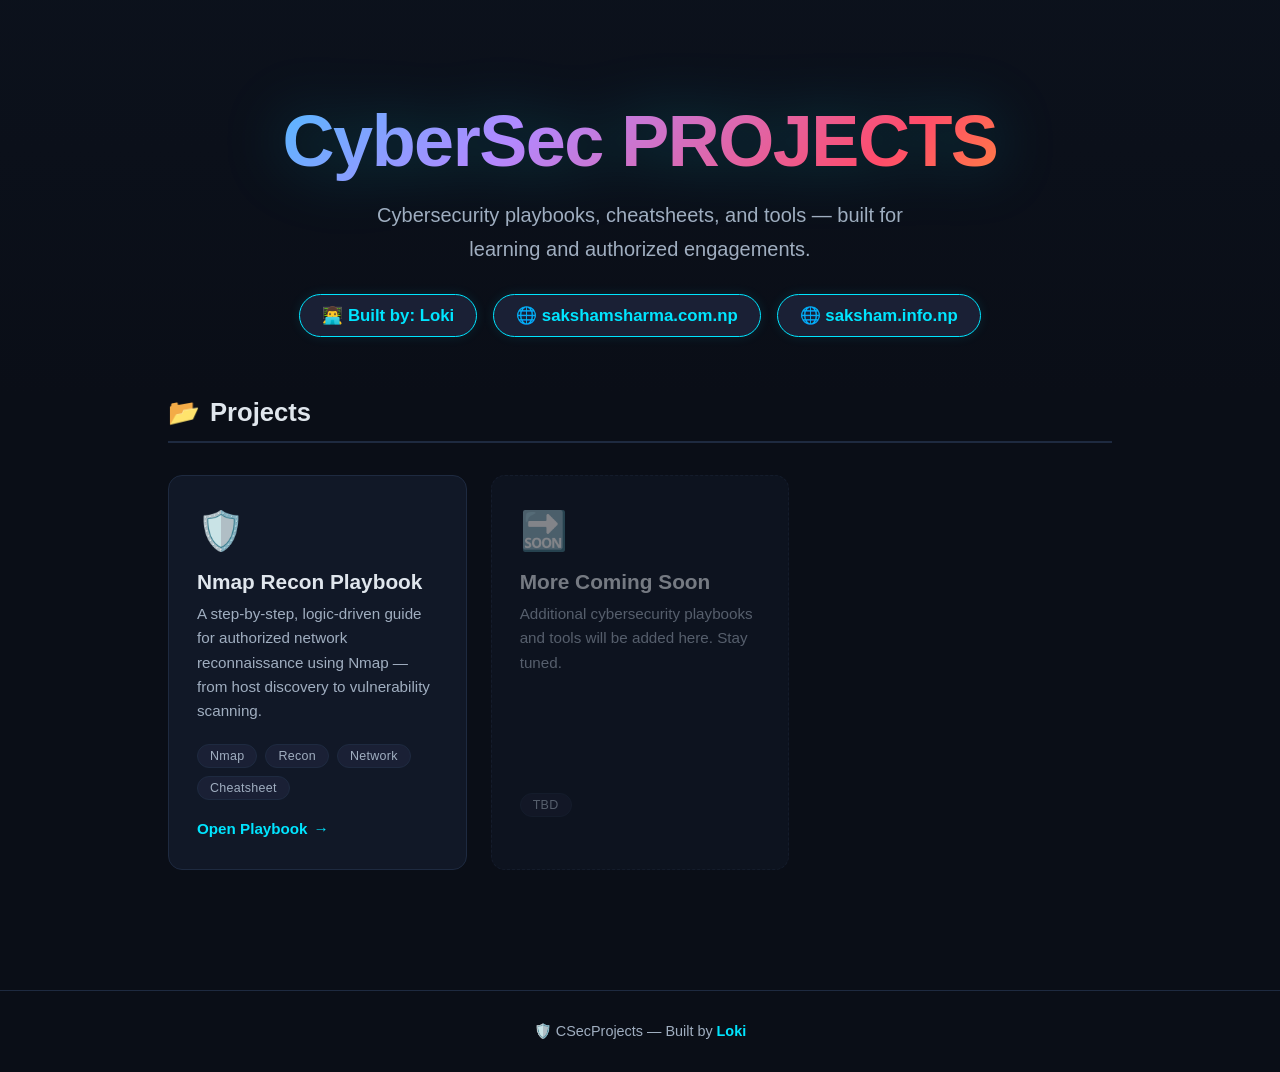
==== index.html @ 29963a4c "first upload" ====
<!DOCTYPE html>
<html lang="en">
<head>
  <meta charset="UTF-8">
  <meta name="viewport" content="width=device-width, initial-scale=1.0">
  <title>CSecProjects — Home</title>
  <style>
    *, *::before, *::after { box-sizing: border-box; margin: 0; padding: 0; }

    :root {
      --bg-primary:    #0a0e17;
      --bg-secondary:  #111827;
      --bg-tertiary:   #1a2035;
      --bg-card:       #141a2a;
      --border:        #1e2a40;
      --text-primary:  #e0e6ed;
      --text-secondary:#a0aec0;
      --accent-cyan:   #00e5ff;
      --accent-purple: #b388ff;
      --accent-red:    #ff4c6a;
      --accent-yellow: #ffd600;
      --accent-green:  #00e676;
      --shadow:        0 4px 24px rgba(0,0,0,0.5);
      --radius:        14px;
      --font-sans:     'Segoe UI', -apple-system, BlinkMacSystemFont, sans-serif;
      --font-mono:     'JetBrains Mono', 'Cascadia Code', 'Fira Code', Consolas, monospace;
      --transition:    0.3s ease;
    }

    html { scroll-behavior: smooth; }

    body {
      font-family: var(--font-sans);
      background: var(--bg-primary);
      color: var(--text-primary);
      min-height: 100vh;
      display: flex;
      flex-direction: column;
      -webkit-font-smoothing: antialiased;
    }

    ::selection {
      background: var(--accent-cyan);
      color: #000;
    }

    a { color: var(--accent-cyan); text-decoration: none; transition: color var(--transition); }
    a:hover { color: var(--accent-purple); }

    /* ===== HERO ===== */
    .hero {
      text-align: center;
      padding: 100px 32px 60px;
      background: linear-gradient(180deg, #0d142088 0%, transparent 100%);
    }

    .hero h1 {
      font-size: clamp(2.8rem, 8vw, 4.5rem);
      font-weight: 900;
      letter-spacing: -1.5px;
      background: linear-gradient(135deg, #00e5ff, #b388ff 40%, #ff4c6a 70%, #ffd600);
      -webkit-background-clip: text;
      -webkit-text-fill-color: transparent;
      background-clip: text;
      margin-bottom: 16px;
      filter: drop-shadow(0 0 30px rgba(0,229,255,0.25));
    }

    .hero .tagline {
      color: var(--text-secondary);
      font-size: 1.25rem;
      max-width: 600px;
      margin: 0 auto 28px;
      line-height: 1.7;
    }

    .hero .meta {
      display: flex;
      justify-content: center;
      gap: 16px;
      flex-wrap: wrap;
    }

    .hero .meta a {
      background: var(--bg-tertiary);
      border: 1px solid var(--accent-cyan);
      padding: 10px 22px;
      border-radius: 24px;
      font-size: 1.05rem;
      font-weight: 600;
      color: var(--accent-cyan);
      box-shadow: 0 0 12px rgba(0,229,255,0.1);
      transition: all var(--transition);
    }

    .hero .meta a:hover {
      background: rgba(0,229,255,0.1);
      border-color: #fff;
      color: #fff;
      box-shadow: 0 0 20px rgba(0,229,255,0.25);
    }

    /* ===== PROJECTS GRID ===== */
    .projects-section {
      max-width: 1000px;
      margin: 0 auto;
      padding: 0 28px 120px;
      width: 100%;
    }

    .section-title {
      font-size: 1.6rem;
      font-weight: 700;
      color: var(--text-primary);
      margin-bottom: 32px;
      padding-bottom: 14px;
      border-bottom: 2px solid var(--border);
      display: flex;
      align-items: center;
      gap: 10px;
    }

    .section-title span {
      color: var(--accent-cyan);
    }

    .projects-grid {
      display: grid;
      grid-template-columns: repeat(auto-fill, minmax(280px, 1fr));
      gap: 24px;
    }

    .project-card {
      background: var(--bg-secondary);
      border: 1px solid var(--border);
      border-radius: var(--radius);
      padding: 32px 28px;
      transition: all var(--transition);
      position: relative;
      overflow: hidden;
      display: flex;
      flex-direction: column;
    }

    .project-card::before {
      content: '';
      position: absolute;
      top: 0;
      left: 0;
      right: 0;
      height: 3px;
      background: linear-gradient(90deg, var(--accent-cyan), var(--accent-purple));
      opacity: 0;
      transition: opacity var(--transition);
    }

    .project-card:hover {
      border-color: var(--accent-cyan);
      transform: translateY(-4px);
      box-shadow: var(--shadow), 0 0 30px rgba(0,229,255,0.08);
    }

    .project-card:hover::before {
      opacity: 1;
    }

    .card-icon {
      font-size: 2.4rem;
      margin-bottom: 16px;
      display: block;
    }

    .card-title {
      font-size: 1.3rem;
      font-weight: 700;
      color: var(--text-primary);
      margin-bottom: 8px;
    }

    .card-desc {
      color: var(--text-secondary);
      font-size: 0.95rem;
      line-height: 1.6;
      margin-bottom: 20px;
      flex: 1;
    }

    .card-tags {
      display: flex;
      gap: 8px;
      flex-wrap: wrap;
      margin-bottom: 20px;
    }

    .tag {
      background: var(--bg-tertiary);
      border: 1px solid var(--border);
      color: var(--text-secondary);
      padding: 4px 12px;
      border-radius: 12px;
      font-size: 0.78rem;
      font-weight: 500;
      letter-spacing: 0.3px;
    }

    .card-link {
      display: inline-flex;
      align-items: center;
      gap: 6px;
      font-weight: 600;
      font-size: 0.95rem;
      color: var(--accent-cyan);
      transition: all var(--transition);
    }

    .card-link:hover {
      color: #fff;
      gap: 10px;
    }

    .card-link .arrow {
      transition: transform var(--transition);
    }

    .card-link:hover .arrow {
      transform: translateX(3px);
    }

    /* ===== COMING SOON PLACEHOLDER ===== */
    .project-card.coming-soon {
      border-style: dashed;
      opacity: 0.5;
    }

    .project-card.coming-soon:hover {
      transform: none;
      box-shadow: none;
      border-color: var(--border);
    }

    .project-card.coming-soon::before {
      display: none;
    }

    /* ===== FOOTER ===== */
    .footer {
      text-align: center;
      padding: 32px;
      border-top: 1px solid var(--border);
      color: var(--text-secondary);
      font-size: 0.9rem;
      margin-top: auto;
    }

    .footer a {
      color: var(--accent-cyan);
      font-weight: 600;
    }

    /* ===== RESPONSIVE ===== */
    @media (max-width: 600px) {
      .hero { padding: 60px 20px 40px; }
      .projects-section { padding: 0 16px 80px; }
      .project-card { padding: 24px 20px; }
    }
  </style>
</head>
<body>

  <!-- ============ HERO ============ -->
  <header class="hero">
    <h1>CyberSec PROJECTS</h1>
    <p class="tagline">Cybersecurity playbooks, cheatsheets, and tools — built for learning and authorized engagements.</p>
    <div class="meta">
      <a href="https://github.com/UnExplainableFish52" target="_blank">👨‍💻 Built by: Loki</a>
      <a href="https://sakshamsharma.com.np" target="_blank">🌐 sakshamsharma.com.np</a>
      <a href="https://saksham.info.np" target="_blank">🌐 saksham.info.np</a>
    </div>
  </header>

  <!-- ============ PROJECTS ============ -->
  <main class="projects-section">
    <h2 class="section-title"><span>📂</span> Projects</h2>

    <div class="projects-grid">

      <!-- Nmap Recon Playbook -->
      <a href="nmap/nmap.html" class="project-card" style="text-decoration:none; color:inherit;">
        <span class="card-icon">🛡️</span>
        <h3 class="card-title">Nmap Recon Playbook</h3>
        <p class="card-desc">A step-by-step, logic-driven guide for authorized network reconnaissance using Nmap — from host discovery to vulnerability scanning.</p>
        <div class="card-tags">
          <span class="tag">Nmap</span>
          <span class="tag">Recon</span>
          <span class="tag">Network</span>
          <span class="tag">Cheatsheet</span>
        </div>
        <span class="card-link">Open Playbook <span class="arrow">→</span></span>
      </a>

      <!-- Coming soon placeholder -->
      <div class="project-card coming-soon">
        <span class="card-icon">🔜</span>
        <h3 class="card-title">More Coming Soon</h3>
        <p class="card-desc">Additional cybersecurity playbooks and tools will be added here. Stay tuned.</p>
        <div class="card-tags">
          <span class="tag">TBD</span>
        </div>
      </div>

    </div>
  </main>

  <!-- ============ FOOTER ============ -->
  <footer class="footer">
    <p>🛡️ CSecProjects — Built by <a href="https://github.com/UnExplainableFish52" target="_blank">Loki</a></p>
  </footer>

</body>
</html>
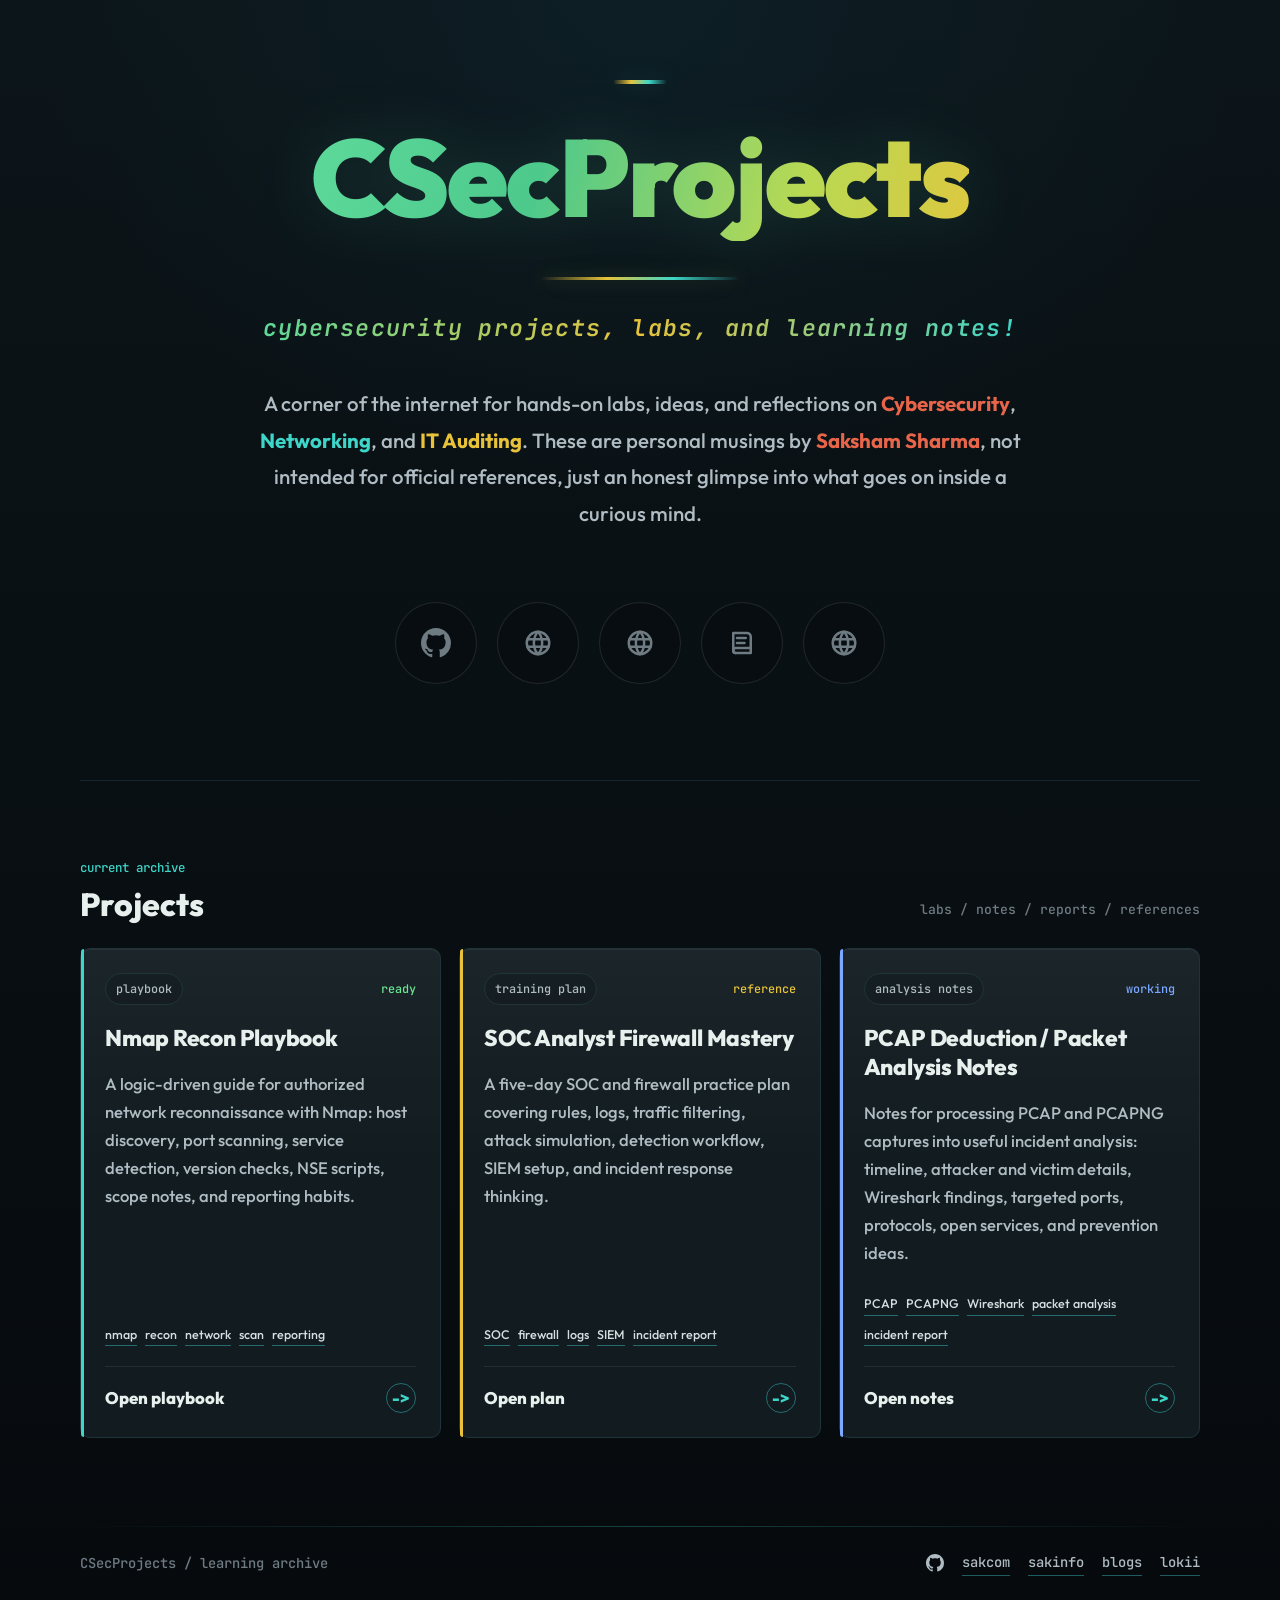
==== commit edc76a1d: "Revamp Landing page" ====
--- a/index.html
+++ b/index.html
@@ -3,318 +3,185 @@
 <head>
   <meta charset="UTF-8">
   <meta name="viewport" content="width=device-width, initial-scale=1.0">
-  <title>CSecProjects — Home</title>
-  <style>
-    *, *::before, *::after { box-sizing: border-box; margin: 0; padding: 0; }
+  <meta name="description" content="CSecProjects is a cybersecurity and IT learning hub by Saksham Sharma for labs, recon playbooks, packet analysis notes, SOC workflows, incident response practice, and project experiments.">
+  <meta name="author" content="Saksham Sharma">
+  <meta name="keywords" content="Saksham Sharma, cybersecurity, IT auditor, SOC analyst, incident response, packet analysis, Wireshark, Nmap, network security, log analysis">
+  <meta name="application-name" content="CSecProjects">
+  <meta name="apple-mobile-web-app-title" content="CSecProjects">
+  <meta name="apple-mobile-web-app-capable" content="yes">
+  <meta name="apple-mobile-web-app-status-bar-style" content="black-translucent">
+  <meta name="theme-color" content="#0d1117">
+  <meta name="msapplication-TileColor" content="#0d1117">
+  <meta property="og:title" content="CSecProjects">
+  <meta property="og:description" content="A learning hub for cybersecurity labs, recon playbooks, packet analysis notes, SOC workflows, incident response practice, and project experiments.">
+  <meta property="og:type" content="website">
+  <meta property="og:url" content="https://saksham.info.np">
+  <meta property="og:image" content="https://saksham.info.np/android-chrome-512x512.png">
+  <meta property="og:site_name" content="CSecProjects">
+  <meta name="twitter:card" content="summary">
+  <meta name="twitter:title" content="CSecProjects">
+  <meta name="twitter:description" content="Cybersecurity and IT learning hub for labs, recon, packet analysis, SOC practice, incident response, and project experiments.">
+  <meta name="twitter:image" content="https://saksham.info.np/android-chrome-512x512.png">
+  <title>Projects | CSecProjects</title>
+  <link rel="canonical" href="https://saksham.info.np">
+  <link rel="author" href="https://sakshamsharma.com.np">
+  <link rel="icon" href="favicon.ico" sizes="any">
+  <link rel="icon" type="image/png" sizes="32x32" href="favicon-32x32.png">
+  <link rel="icon" type="image/png" sizes="16x16" href="favicon-16x16.png">
+  <link rel="apple-touch-icon" sizes="180x180" href="apple-touch-icon.png">
+  <link rel="manifest" href="site.webmanifest">
+  <link rel="stylesheet" href="css/global.css">
+  <link rel="stylesheet" href="css/site.css">
+</head>
+<body class="site-shell">
+  <main>
+    <section class="landing-hero page" aria-labelledby="page-title">
+      <div class="hero-mark" aria-hidden="true"></div>
+      <h1 id="page-title" class="gradient-title">CSecProjects</h1>
+      <div class="title-rule" aria-hidden="true"></div>
+      <p class="hero-subtitle">cybersecurity projects, labs, and learning notes!</p>
+      <p class="hero-description">
+        A corner of the internet for hands-on labs, ideas, and reflections
+        on <span class="highlight-coral">Cybersecurity</span>, <span class="highlight-cyan">Networking</span>,
+        and <span class="highlight-gold">IT Auditing</span>. These are
+        personal musings by <strong class="highlight-coral">Saksham Sharma</strong>,
+        not intended for official references, just an honest glimpse into
+        what goes on inside a curious mind.
+      </p>
+      <nav class="social-links" aria-label="Main links">
+        <a class="social-link icon-link" href="https://github.com/UnExplainableFish52" target="_blank" rel="noopener noreferrer" aria-label="GitHub">
+          <svg viewBox="0 0 16 16" role="img" aria-hidden="true" focusable="false">
+            <path fill="currentColor" d="M8 0C3.58 0 0 3.58 0 8c0 3.54 2.29 6.53 5.47 7.59.4.07.55-.17.55-.38 0-.19-.01-.82-.01-1.49-2.01.37-2.53-.49-2.69-.94-.09-.23-.48-.94-.82-1.13-.28-.15-.68-.52-.01-.53.63-.01 1.08.58 1.23.82.72 1.21 1.87.87 2.33.66.07-.52.28-.87.51-1.07-1.78-.2-3.64-.89-3.64-3.95 0-.87.31-1.59.82-2.15-.08-.2-.36-1.02.08-2.12 0 0 .67-.21 2.2.82.64-.18 1.32-.27 2-.27s1.36.09 2 .27c1.53-1.03 2.2-.82 2.2-.82.44 1.1.16 1.92.08 2.12.51.56.82 1.27.82 2.15 0 3.07-1.87 3.75-3.65 3.95.29.25.54.73.54 1.48 0 1.07-.01 1.93-.01 2.2 0 .21.15.46.55.38A8.013 8.013 0 0 0 16 8c0-4.42-3.58-8-8-8Z"/>
+          </svg>
+        </a>
+        <a class="social-link icon-link active-link" href="https://sakshamsharma.com.np" target="_blank" rel="noopener noreferrer" aria-label="sakcom">
+          <svg viewBox="0 0 24 24" role="img" aria-hidden="true" focusable="false">
+            <path fill="none" stroke="currentColor" stroke-width="2" stroke-linecap="round" stroke-linejoin="round" d="M12 21a9 9 0 1 0 0-18 9 9 0 0 0 0 18Z"/>
+            <path fill="none" stroke="currentColor" stroke-width="2" stroke-linecap="round" stroke-linejoin="round" d="M3.6 9h16.8M3.6 15h16.8M12 3c2.2 2.4 3.3 5.4 3.3 9S14.2 18.6 12 21c-2.2-2.4-3.3-5.4-3.3-9S9.8 5.4 12 3Z"/>
+          </svg>
+        </a>
+        <a class="social-link icon-link" href="https://saksham.info.np" target="_blank" rel="noopener noreferrer" aria-label="sakinfo">
+          <svg viewBox="0 0 24 24" role="img" aria-hidden="true" focusable="false">
+            <path fill="none" stroke="currentColor" stroke-width="2" stroke-linecap="round" stroke-linejoin="round" d="M12 21a9 9 0 1 0 0-18 9 9 0 0 0 0 18Z"/>
+            <path fill="none" stroke="currentColor" stroke-width="2" stroke-linecap="round" stroke-linejoin="round" d="M3.6 9h16.8M3.6 15h16.8M12 3c2.2 2.4 3.3 5.4 3.3 9S14.2 18.6 12 21c-2.2-2.4-3.3-5.4-3.3-9S9.8 5.4 12 3Z"/>
+          </svg>
+        </a>
+        <a class="social-link icon-link" href="https://blogs.sakshamsharma.com.np" target="_blank" rel="noopener noreferrer" aria-label="blogs">
+          <svg viewBox="0 0 24 24" role="img" aria-hidden="true" focusable="false">
+            <path fill="none" stroke="currentColor" stroke-width="2" stroke-linecap="round" stroke-linejoin="round" d="M5 4h11a3 3 0 0 1 3 3v13H7a2 2 0 0 1-2-2V4Z"/>
+            <path fill="none" stroke="currentColor" stroke-width="2" stroke-linecap="round" stroke-linejoin="round" d="M7 20a2 2 0 0 1 0-4h12M8 8h7M8 12h6"/>
+          </svg>
+        </a>
+        <a class="social-link icon-link" href="https://lokii.tech" target="_blank" rel="noopener noreferrer" aria-label="lokii">
+          <svg viewBox="0 0 24 24" role="img" aria-hidden="true" focusable="false">
+            <path fill="none" stroke="currentColor" stroke-width="2" stroke-linecap="round" stroke-linejoin="round" d="M12 21a9 9 0 1 0 0-18 9 9 0 0 0 0 18Z"/>
+            <path fill="none" stroke="currentColor" stroke-width="2" stroke-linecap="round" stroke-linejoin="round" d="M3.6 9h16.8M3.6 15h16.8M12 3c2.2 2.4 3.3 5.4 3.3 9S14.2 18.6 12 21c-2.2-2.4-3.3-5.4-3.3-9S9.8 5.4 12 3Z"/>
+          </svg>
+        </a>
+      </nav>
+    </section>
 
-    :root {
-      --bg-primary:    #0a0e17;
-      --bg-secondary:  #111827;
-      --bg-tertiary:   #1a2035;
-      --bg-card:       #141a2a;
-      --border:        #1e2a40;
-      --text-primary:  #e0e6ed;
-      --text-secondary:#a0aec0;
-      --accent-cyan:   #00e5ff;
-      --accent-purple: #b388ff;
-      --accent-red:    #ff4c6a;
-      --accent-yellow: #ffd600;
-      --accent-green:  #00e676;
-      --shadow:        0 4px 24px rgba(0,0,0,0.5);
-      --radius:        14px;
-      --font-sans:     'Segoe UI', -apple-system, BlinkMacSystemFont, sans-serif;
-      --font-mono:     'JetBrains Mono', 'Cascadia Code', 'Fira Code', Consolas, monospace;
-      --transition:    0.3s ease;
-    }
-
-    html { scroll-behavior: smooth; }
-
-    body {
-      font-family: var(--font-sans);
-      background: var(--bg-primary);
-      color: var(--text-primary);
-      min-height: 100vh;
-      display: flex;
-      flex-direction: column;
-      -webkit-font-smoothing: antialiased;
-    }
-
-    ::selection {
-      background: var(--accent-cyan);
-      color: #000;
-    }
-
-    a { color: var(--accent-cyan); text-decoration: none; transition: color var(--transition); }
-    a:hover { color: var(--accent-purple); }
-
-    /* ===== HERO ===== */
-    .hero {
-      text-align: center;
-      padding: 100px 32px 60px;
-      background: linear-gradient(180deg, #0d142088 0%, transparent 100%);
-    }
-
-    .hero h1 {
-      font-size: clamp(2.8rem, 8vw, 4.5rem);
-      font-weight: 900;
-      letter-spacing: -1.5px;
-      background: linear-gradient(135deg, #00e5ff, #b388ff 40%, #ff4c6a 70%, #ffd600);
-      -webkit-background-clip: text;
-      -webkit-text-fill-color: transparent;
-      background-clip: text;
-      margin-bottom: 16px;
-      filter: drop-shadow(0 0 30px rgba(0,229,255,0.25));
-    }
-
-    .hero .tagline {
-      color: var(--text-secondary);
-      font-size: 1.25rem;
-      max-width: 600px;
-      margin: 0 auto 28px;
-      line-height: 1.7;
-    }
-
-    .hero .meta {
-      display: flex;
-      justify-content: center;
-      gap: 16px;
-      flex-wrap: wrap;
-    }
-
-    .hero .meta a {
-      background: var(--bg-tertiary);
-      border: 1px solid var(--accent-cyan);
-      padding: 10px 22px;
-      border-radius: 24px;
-      font-size: 1.05rem;
-      font-weight: 600;
-      color: var(--accent-cyan);
-      box-shadow: 0 0 12px rgba(0,229,255,0.1);
-      transition: all var(--transition);
-    }
-
-    .hero .meta a:hover {
-      background: rgba(0,229,255,0.1);
-      border-color: #fff;
-      color: #fff;
-      box-shadow: 0 0 20px rgba(0,229,255,0.25);
-    }
-
-    /* ===== PROJECTS GRID ===== */
-    .projects-section {
-      max-width: 1000px;
-      margin: 0 auto;
-      padding: 0 28px 120px;
-      width: 100%;
-    }
-
-    .section-title {
-      font-size: 1.6rem;
-      font-weight: 700;
-      color: var(--text-primary);
-      margin-bottom: 32px;
-      padding-bottom: 14px;
-      border-bottom: 2px solid var(--border);
-      display: flex;
-      align-items: center;
-      gap: 10px;
-    }
-
-    .section-title span {
-      color: var(--accent-cyan);
-    }
-
-    .projects-grid {
-      display: grid;
-      grid-template-columns: repeat(auto-fill, minmax(280px, 1fr));
-      gap: 24px;
-    }
-
-    .project-card {
-      background: var(--bg-secondary);
-      border: 1px solid var(--border);
-      border-radius: var(--radius);
-      padding: 32px 28px;
-      transition: all var(--transition);
-      position: relative;
-      overflow: hidden;
-      display: flex;
-      flex-direction: column;
-    }
-
-    .project-card::before {
-      content: '';
-      position: absolute;
-      top: 0;
-      left: 0;
-      right: 0;
-      height: 3px;
-      background: linear-gradient(90deg, var(--accent-cyan), var(--accent-purple));
-      opacity: 0;
-      transition: opacity var(--transition);
-    }
-
-    .project-card:hover {
-      border-color: var(--accent-cyan);
-      transform: translateY(-4px);
-      box-shadow: var(--shadow), 0 0 30px rgba(0,229,255,0.08);
-    }
-
-    .project-card:hover::before {
-      opacity: 1;
-    }
-
-    .card-icon {
-      font-size: 2.4rem;
-      margin-bottom: 16px;
-      display: block;
-    }
-
-    .card-title {
-      font-size: 1.3rem;
-      font-weight: 700;
-      color: var(--text-primary);
-      margin-bottom: 8px;
-    }
-
-    .card-desc {
-      color: var(--text-secondary);
-      font-size: 0.95rem;
-      line-height: 1.6;
-      margin-bottom: 20px;
-      flex: 1;
-    }
-
-    .card-tags {
-      display: flex;
-      gap: 8px;
-      flex-wrap: wrap;
-      margin-bottom: 20px;
-    }
-
-    .tag {
-      background: var(--bg-tertiary);
-      border: 1px solid var(--border);
-      color: var(--text-secondary);
-      padding: 4px 12px;
-      border-radius: 12px;
-      font-size: 0.78rem;
-      font-weight: 500;
-      letter-spacing: 0.3px;
-    }
-
-    .card-link {
-      display: inline-flex;
-      align-items: center;
-      gap: 6px;
-      font-weight: 600;
-      font-size: 0.95rem;
-      color: var(--accent-cyan);
-      transition: all var(--transition);
-    }
-
-    .card-link:hover {
-      color: #fff;
-      gap: 10px;
-    }
-
-    .card-link .arrow {
-      transition: transform var(--transition);
-    }
-
-    .card-link:hover .arrow {
-      transform: translateX(3px);
-    }
-
-    /* ===== COMING SOON PLACEHOLDER ===== */
-    .project-card.coming-soon {
-      border-style: dashed;
-      opacity: 0.5;
-    }
-
-    .project-card.coming-soon:hover {
-      transform: none;
-      box-shadow: none;
-      border-color: var(--border);
-    }
-
-    .project-card.coming-soon::before {
-      display: none;
-    }
-
-    /* ===== FOOTER ===== */
-    .footer {
-      text-align: center;
-      padding: 32px;
-      border-top: 1px solid var(--border);
-      color: var(--text-secondary);
-      font-size: 0.9rem;
-      margin-top: auto;
-    }
-
-    .footer a {
-      color: var(--accent-cyan);
-      font-weight: 600;
-    }
-
-    /* ===== RESPONSIVE ===== */
-    @media (max-width: 600px) {
-      .hero { padding: 60px 20px 40px; }
-      .projects-section { padding: 0 16px 80px; }
-      .project-card { padding: 24px 20px; }
-    }
-  </style>
-</head>
-<body>
-
-  <!-- ============ HERO ============ -->
-  <header class="hero">
-    <h1>CyberSec PROJECTS</h1>
-    <p class="tagline">Cybersecurity playbooks, cheatsheets, and tools — built for learning and authorized engagements.</p>
-    <div class="meta">
-      <a href="https://github.com/UnExplainableFish52" target="_blank">👨‍💻 Built by: Loki</a>
-      <a href="https://sakshamsharma.com.np" target="_blank">🌐 sakshamsharma.com.np</a>
-      <a href="https://saksham.info.np" target="_blank">🌐 saksham.info.np</a>
-    </div>
-  </header>
-
-  <!-- ============ PROJECTS ============ -->
-  <main class="projects-section">
-    <h2 class="section-title"><span>📂</span> Projects</h2>
-
-    <div class="projects-grid">
-
-      <!-- Nmap Recon Playbook -->
-      <a href="nmap/nmap.html" class="project-card" style="text-decoration:none; color:inherit;">
-        <span class="card-icon">🛡️</span>
-        <h3 class="card-title">Nmap Recon Playbook</h3>
-        <p class="card-desc">A step-by-step, logic-driven guide for authorized network reconnaissance using Nmap — from host discovery to vulnerability scanning.</p>
-        <div class="card-tags">
-          <span class="tag">Nmap</span>
-          <span class="tag">Recon</span>
-          <span class="tag">Network</span>
-          <span class="tag">Cheatsheet</span>
+    <section class="content page" aria-labelledby="project-list-title">
+      <div class="section-heading">
+        <div>
+          <p class="section-kicker">current archive</p>
+          <h2 id="project-list-title">Projects</h2>
         </div>
-        <span class="card-link">Open Playbook <span class="arrow">→</span></span>
-      </a>
-
-      <!-- Coming soon placeholder -->
-      <div class="project-card coming-soon">
-        <span class="card-icon">🔜</span>
-        <h3 class="card-title">More Coming Soon</h3>
-        <p class="card-desc">Additional cybersecurity playbooks and tools will be added here. Stay tuned.</p>
-        <div class="card-tags">
-          <span class="tag">TBD</span>
-        </div>
+        <p>labs / notes / reports / references</p>
       </div>
 
-    </div>
+      <div class="projects-grid">
+        <a class="project-card" href="nmap/nmap.html">
+          <div class="card-top">
+            <span class="card-kicker">playbook</span>
+            <span class="card-status">ready</span>
+          </div>
+          <h3 class="card-title">Nmap Recon Playbook</h3>
+          <p class="card-desc">
+            A logic-driven guide for authorized network reconnaissance with
+            Nmap: host discovery, port scanning, service detection, version
+            checks, NSE scripts, scope notes, and reporting habits.
+          </p>
+          <div class="tag-list" aria-label="Keywords">
+            <span class="tag">nmap</span>
+            <span class="tag">recon</span>
+            <span class="tag">network</span>
+            <span class="tag">scan</span>
+            <span class="tag">reporting</span>
+          </div>
+          <span class="card-link">
+            <span>Open playbook</span>
+            <span aria-hidden="true">-&gt;</span>
+          </span>
+        </a>
+
+        <a class="project-card" href="5dayproject.html">
+          <div class="card-top">
+            <span class="card-kicker">training plan</span>
+            <span class="card-status">reference</span>
+          </div>
+          <h3 class="card-title">SOC Analyst Firewall Mastery</h3>
+          <p class="card-desc">
+            A five-day SOC and firewall practice plan covering rules, logs,
+            traffic filtering, attack simulation, detection workflow, SIEM
+            setup, and incident response thinking.
+          </p>
+          <div class="tag-list" aria-label="Keywords">
+            <span class="tag">SOC</span>
+            <span class="tag">firewall</span>
+            <span class="tag">logs</span>
+            <span class="tag">SIEM</span>
+            <span class="tag">incident report</span>
+          </div>
+          <span class="card-link">
+            <span>Open plan</span>
+            <span aria-hidden="true">-&gt;</span>
+          </span>
+        </a>
+
+        <a class="project-card" href="pcapng-deduction/readme.md">
+          <div class="card-top">
+            <span class="card-kicker">analysis notes</span>
+            <span class="card-status">working</span>
+          </div>
+          <h3 class="card-title">PCAP Deduction / Packet Analysis Notes</h3>
+          <p class="card-desc">
+            Notes for processing PCAP and PCAPNG captures into useful incident
+            analysis: timeline, attacker and victim details, Wireshark findings,
+            targeted ports, protocols, open services, and prevention ideas.
+          </p>
+          <div class="tag-list" aria-label="Keywords">
+            <span class="tag">PCAP</span>
+            <span class="tag">PCAPNG</span>
+            <span class="tag">Wireshark</span>
+            <span class="tag">packet analysis</span>
+            <span class="tag">incident report</span>
+          </div>
+          <span class="card-link">
+            <span>Open notes</span>
+            <span aria-hidden="true">-&gt;</span>
+          </span>
+        </a>
+      </div>
+    </section>
   </main>
 
-  <!-- ============ FOOTER ============ -->
-  <footer class="footer">
-    <p>🛡️ CSecProjects — Built by <a href="https://github.com/UnExplainableFish52" target="_blank">Loki</a></p>
+  <footer class="site-footer page">
+    <div class="footer-line"></div>
+    <div class="footer-inner">
+      <p>CSecProjects / learning archive</p>
+      <nav class="footer-links" aria-label="Footer links">
+        <a class="footer-icon-link" href="https://github.com/UnExplainableFish52" target="_blank" rel="noopener noreferrer" aria-label="GitHub">
+          <svg viewBox="0 0 16 16" role="img" aria-hidden="true" focusable="false">
+            <path fill="currentColor" d="M8 0C3.58 0 0 3.58 0 8c0 3.54 2.29 6.53 5.47 7.59.4.07.55-.17.55-.38 0-.19-.01-.82-.01-1.49-2.01.37-2.53-.49-2.69-.94-.09-.23-.48-.94-.82-1.13-.28-.15-.68-.52-.01-.53.63-.01 1.08.58 1.23.82.72 1.21 1.87.87 2.33.66.07-.52.28-.87.51-1.07-1.78-.2-3.64-.89-3.64-3.95 0-.87.31-1.59.82-2.15-.08-.2-.36-1.02.08-2.12 0 0 .67-.21 2.2.82.64-.18 1.32-.27 2-.27s1.36.09 2 .27c1.53-1.03 2.2-.82 2.2-.82.44 1.1.16 1.92.08 2.12.51.56.82 1.27.82 2.15 0 3.07-1.87 3.75-3.65 3.95.29.25.54.73.54 1.48 0 1.07-.01 1.93-.01 2.2 0 .21.15.46.55.38A8.013 8.013 0 0 0 16 8c0-4.42-3.58-8-8-8Z"/>
+          </svg>
+        </a>
+        <a href="https://sakshamsharma.com.np" target="_blank" rel="noopener noreferrer">sakcom</a>
+        <a href="https://saksham.info.np" target="_blank" rel="noopener noreferrer">sakinfo</a>
+        <a href="https://blogs.sakshamsharma.com.np" target="_blank" rel="noopener noreferrer">blogs</a>
+        <a href="https://lokii.tech" target="_blank" rel="noopener noreferrer">lokii</a>
+      </nav>
+    </div>
   </footer>
-
 </body>
 </html>
--- a/css/global.css
+++ b/css/global.css
@@ -0,0 +1,524 @@
+@import url("https://fonts.googleapis.com/css2?family=JetBrains+Mono:ital,wght@0,500;0,600;1,500;1,600&family=Outfit:wght@400;500;600;700;800;900&display=swap");
+
+*, *::before, *::after {
+  box-sizing: border-box;
+}
+
+:root {
+  color-scheme: dark;
+  --bg: #080e12;
+  --bg-soft: #0c1519;
+  --surface: #111b20;
+  --surface-strong: #152227;
+  --line: #1f3439;
+  --line-bright: #075766;
+  --text: #e8f0ed;
+  --muted: #b0bcc3;
+  --faint: #6f7b83;
+  --gold: #e8c33a;
+  --coral: #e8654a;
+  --green: #69e690;
+  --cyan: #3dd6c8;
+  --blue: #7ca8ff;
+  --shadow: 0 22px 70px rgba(0, 0, 0, 0.45);
+  --radius: 10px;
+  --font-sans: Outfit, Inter, "Segoe UI Variable", "Segoe UI", Roboto, Helvetica, Arial, sans-serif;
+  --font-display: Outfit, "Arial Rounded MT Bold", "Segoe UI Variable Display", Inter, "Segoe UI", Roboto, Helvetica, Arial, sans-serif;
+  --font-mono: "JetBrains Mono", "SFMono-Regular", "Cascadia Code", Consolas, monospace;
+}
+
+html {
+  scroll-behavior: smooth;
+}
+
+body {
+  margin: 0;
+  min-height: 100vh;
+  background:
+    radial-gradient(ellipse 80% 50% at 50% 0%, rgba(15, 40, 50, 0.5) 0%, transparent 60%),
+    linear-gradient(180deg, var(--bg-soft) 0%, var(--bg) 58%, #060a0d 100%);
+  color: var(--text);
+  font-family: var(--font-sans);
+  font-weight: 500;
+  font-size: 1.05rem;
+  line-height: 1.72;
+  -webkit-font-smoothing: antialiased;
+  text-rendering: optimizeLegibility;
+}
+
+a {
+  color: inherit;
+  text-decoration: none;
+}
+
+a:focus-visible {
+  outline: 3px solid rgba(63, 207, 208, 0.55);
+  outline-offset: 4px;
+}
+
+svg {
+  display: block;
+}
+
+.page {
+  width: min(1120px, calc(100% - 40px));
+  margin: 0 auto;
+}
+
+.landing-hero {
+  min-height: 760px;
+  display: flex;
+  flex-direction: column;
+  align-items: center;
+  justify-content: center;
+  padding: 80px 0 96px;
+  text-align: center;
+}
+
+.hero-mark {
+  width: 54px;
+  height: 4px;
+  margin-bottom: 28px;
+  border-radius: 999px;
+  background: linear-gradient(90deg, transparent, var(--gold), var(--cyan), transparent);
+  box-shadow: 0 0 24px rgba(63, 207, 208, 0.2);
+}
+
+.gradient-title {
+  margin: 0;
+  font-family: var(--font-display);
+  font-size: 6.8rem;
+  font-weight: 900;
+  line-height: 1.19;
+  letter-spacing: -0.02em;
+  background: linear-gradient(105deg, #5dd99a 0%, #4dc98c 18%, #b8d953 38%, #e8c33a 55%, #e8c33a 68%, #5dd99a 100%);
+  background-size: 200% 100%;
+  -webkit-background-clip: text;
+  background-clip: text;
+  color: transparent;
+  animation: titlePulse 6s ease-in-out infinite;
+  filter: drop-shadow(0 0 30px rgba(93, 217, 154, 0.15));
+}
+
+@keyframes titlePulse {
+  0%, 100% {
+    background-position: 0% 50%;
+    filter: drop-shadow(0 0 20px rgba(105, 230, 144, 0.12));
+  }
+
+  50% {
+    background-position: 100% 50%;
+    filter: drop-shadow(0 0 38px rgba(63, 207, 208, 0.2));
+  }
+}
+
+.title-rule {
+  width: 200px;
+  height: 3px;
+  margin: 36px auto 28px;
+  border-radius: 999px;
+  background: linear-gradient(90deg, transparent, var(--gold), var(--cyan), transparent);
+  box-shadow: 0 0 18px rgba(232, 195, 58, 0.25), 0 0 40px rgba(61, 214, 200, 0.12);
+}
+
+.hero-subtitle {
+  margin: 0;
+  font-family: var(--font-mono);
+  font-size: 1.45rem;
+  font-weight: 600;
+  font-style: italic;
+  letter-spacing: 0.06em;
+  background: linear-gradient(90deg, #5dd99a, #e8c33a, #3dd6c8);
+  -webkit-background-clip: text;
+  background-clip: text;
+  color: transparent;
+}
+
+.hero-description {
+  max-width: 780px;
+  margin: 38px auto 0;
+  color: var(--muted);
+  font-size: 1.28rem;
+  font-weight: 500;
+  line-height: 1.78;
+}
+
+/* Colorful inline keyword highlights — Fisholophy style */
+.highlight-coral {
+  color: var(--coral);
+  font-weight: 700;
+}
+
+.highlight-cyan {
+  color: var(--cyan);
+  font-weight: 700;
+}
+
+.highlight-gold {
+  color: var(--gold);
+  font-weight: 700;
+}
+
+.social-links {
+  display: flex;
+  align-items: center;
+  justify-content: center;
+  flex-wrap: wrap;
+  gap: 20px;
+  margin-top: 70px;
+}
+
+.social-link {
+  position: relative;
+  display: grid;
+  width: 82px;
+  height: 82px;
+  place-items: center;
+  border: 1px solid rgba(255, 255, 255, 0.1);
+  border-radius: 50%;
+  color: var(--faint);
+  font-family: var(--font-mono);
+  font-size: 0.78rem;
+  background: rgba(0, 0, 0, 0.18);
+  box-shadow: none;
+  transition: color 220ms ease, border-color 220ms ease, box-shadow 220ms ease, transform 220ms ease, background 220ms ease;
+}
+
+.social-link::before {
+  content: none;
+}
+
+.social-link:hover {
+  transform: translateY(-4px);
+  color: var(--text);
+  border-color: var(--cyan);
+  background: rgba(61, 214, 200, 0.06);
+  box-shadow:
+    0 0 0 3px rgba(61, 214, 200, 0.12),
+    0 0 28px rgba(61, 214, 200, 0.3);
+}
+
+.icon-link svg,
+.footer-icon-link svg {
+  width: 30px;
+  height: 30px;
+}
+
+.content {
+  padding: 76px 0 88px;
+  border-top: 1px solid rgba(63, 207, 208, 0.12);
+}
+
+.section-heading {
+  display: flex;
+  align-items: end;
+  justify-content: space-between;
+  gap: 24px;
+  margin-bottom: 26px;
+}
+
+.section-kicker {
+  margin: 0 0 8px;
+  color: var(--cyan);
+  font-family: var(--font-mono);
+  font-size: 0.78rem;
+}
+
+.section-heading h2 {
+  margin: 0;
+  font-family: var(--font-display);
+  font-size: 2rem;
+  font-weight: 800;
+  line-height: 1.1;
+  letter-spacing: 0;
+}
+
+.section-heading > p {
+  margin: 0;
+  color: var(--faint);
+  font-family: var(--font-mono);
+  font-size: 0.82rem;
+}
+
+.projects-grid {
+  display: grid;
+  grid-template-columns: repeat(3, minmax(0, 1fr));
+  gap: 18px;
+}
+
+.project-card {
+  position: relative;
+  min-height: 350px;
+  display: flex;
+  flex-direction: column;
+  gap: 18px;
+  padding: 24px;
+  border: 1px solid var(--line);
+  border-radius: var(--radius);
+  background:
+    linear-gradient(180deg, rgba(255, 255, 255, 0.044), transparent 44%),
+    var(--surface);
+  box-shadow: 0 1px 0 rgba(255, 255, 255, 0.055) inset;
+  transition: transform 180ms ease, border-color 180ms ease, background 180ms ease, box-shadow 180ms ease;
+}
+
+.project-card::before {
+  content: "";
+  position: absolute;
+  inset: 0 auto 0 0;
+  width: 3px;
+  border-radius: var(--radius) 0 0 var(--radius);
+  background: var(--cyan);
+}
+
+.project-card:hover {
+  transform: translateY(-4px);
+  border-color: rgba(63, 207, 208, 0.5);
+  background:
+    linear-gradient(180deg, rgba(255, 255, 255, 0.06), transparent 48%),
+    var(--surface-strong);
+  box-shadow: var(--shadow);
+}
+
+.card-top {
+  display: flex;
+  align-items: center;
+  justify-content: space-between;
+  gap: 14px;
+}
+
+.card-kicker,
+.card-status {
+  font-family: var(--font-mono);
+  font-size: 0.74rem;
+}
+
+.card-kicker {
+  display: inline-flex;
+  min-height: 28px;
+  align-items: center;
+  border: 1px solid var(--line);
+  border-radius: 999px;
+  padding: 5px 10px;
+  color: var(--muted);
+  background: rgba(0, 0, 0, 0.14);
+}
+
+.card-status {
+  color: var(--green);
+  white-space: nowrap;
+}
+
+.card-title {
+  margin: 0;
+  font-family: var(--font-display);
+  font-size: 1.42rem;
+  font-weight: 800;
+  line-height: 1.28;
+  letter-spacing: -0.01em;
+}
+
+.card-desc {
+  margin: 0;
+  color: var(--muted);
+  font-size: 1.04rem;
+  font-weight: 500;
+  line-height: 1.68;
+}
+
+.tag-list {
+  display: flex;
+  flex-wrap: wrap;
+  gap: 8px;
+  margin-top: auto;
+  padding-top: 8px;
+}
+
+.tag {
+  border-bottom: 1px solid rgba(63, 207, 208, 0.45);
+  color: #d5dddf;
+  font-size: 0.78rem;
+}
+
+.card-link {
+  display: flex;
+  align-items: center;
+  justify-content: space-between;
+  gap: 12px;
+  margin-top: 2px;
+  padding-top: 16px;
+  border-top: 1px solid rgba(255, 255, 255, 0.08);
+  color: var(--text);
+  font-weight: 800;
+}
+
+.card-link span:last-child {
+  display: grid;
+  width: 30px;
+  height: 30px;
+  place-items: center;
+  border: 1px solid rgba(63, 207, 208, 0.45);
+  border-radius: 50%;
+  color: var(--cyan);
+  transition: transform 180ms ease, color 180ms ease, border-color 180ms ease;
+}
+
+.project-card:hover .card-link span:last-child {
+  transform: translateX(2px);
+  color: var(--text);
+  border-color: var(--cyan);
+}
+
+.site-footer {
+  padding: 0 0 44px;
+  color: var(--faint);
+}
+
+.footer-line {
+  width: 100%;
+  height: 1px;
+  margin-bottom: 24px;
+  background: linear-gradient(90deg, transparent, rgba(63, 207, 208, 0.28), transparent);
+}
+
+.footer-inner {
+  display: flex;
+  align-items: center;
+  justify-content: space-between;
+  gap: 24px;
+}
+
+.footer-inner p {
+  margin: 0;
+  color: var(--faint);
+  font-family: var(--font-mono);
+  font-size: 0.86rem;
+}
+
+.footer-links {
+  display: flex;
+  align-items: center;
+  justify-content: flex-end;
+  flex-wrap: wrap;
+  gap: 18px;
+}
+
+.footer-links a {
+  color: var(--muted);
+  border-bottom: 1px solid rgba(63, 207, 208, 0.42);
+  font-family: var(--font-mono);
+  font-size: 0.86rem;
+  transition: color 160ms ease, border-color 160ms ease;
+}
+
+.footer-links a:hover {
+  color: var(--text);
+  border-color: var(--gold);
+}
+
+.footer-icon-link {
+  border-bottom: 0 !important;
+}
+
+.footer-icon-link svg {
+  width: 18px;
+  height: 18px;
+}
+
+@media (prefers-reduced-motion: reduce) {
+  *,
+  *::before,
+  *::after {
+    animation-duration: 0.001ms !important;
+    animation-iteration-count: 1 !important;
+    scroll-behavior: auto !important;
+    transition-duration: 0.001ms !important;
+  }
+}
+
+@media (max-width: 980px) {
+  .gradient-title {
+    font-size: 4.8rem;
+  }
+
+  .hero-subtitle {
+    font-size: 1.2rem;
+  }
+
+  .hero-description {
+    font-size: 1.18rem;
+  }
+
+  .projects-grid {
+    grid-template-columns: 1fr;
+  }
+
+  .project-card {
+    min-height: auto;
+  }
+}
+
+@media (max-width: 720px) {
+  .page {
+    width: min(100% - 28px, 1120px);
+  }
+
+  .landing-hero {
+    min-height: 680px;
+    padding: 48px 0 64px;
+  }
+
+  .gradient-title {
+    font-size: 3.6rem;
+  }
+
+  .hero-subtitle {
+    font-size: 1.05rem;
+  }
+
+  .hero-byline {
+    margin-top: 32px;
+    font-size: 1.05rem;
+  }
+
+  .hero-description {
+    font-size: 1.08rem;
+    line-height: 1.7;
+  }
+
+  .social-links {
+    gap: 14px;
+    margin-top: 48px;
+  }
+
+  .social-link {
+    width: 64px;
+    height: 64px;
+    font-size: 0.68rem;
+  }
+
+  .icon-link svg,
+  .footer-icon-link svg {
+    width: 25px;
+    height: 25px;
+  }
+
+  .section-heading,
+  .footer-inner {
+    align-items: flex-start;
+    flex-direction: column;
+  }
+
+  .content {
+    padding: 54px 0 64px;
+  }
+
+  .card-top {
+    align-items: flex-start;
+    flex-direction: column;
+  }
+
+  .footer-links {
+    justify-content: flex-start;
+  }
+}
--- a/css/site.css
+++ b/css/site.css
@@ -0,0 +1,18 @@
+/* Homepage-specific hooks live here. Shared layout, hero, cards, and footer
+   styles are in global.css so new pages can import the same visual system. */
+
+.project-card:nth-child(2)::before {
+  background: var(--gold);
+}
+
+.project-card:nth-child(3)::before {
+  background: var(--blue);
+}
+
+.project-card:nth-child(2) .card-status {
+  color: var(--gold);
+}
+
+.project-card:nth-child(3) .card-status {
+  color: var(--blue);
+}
